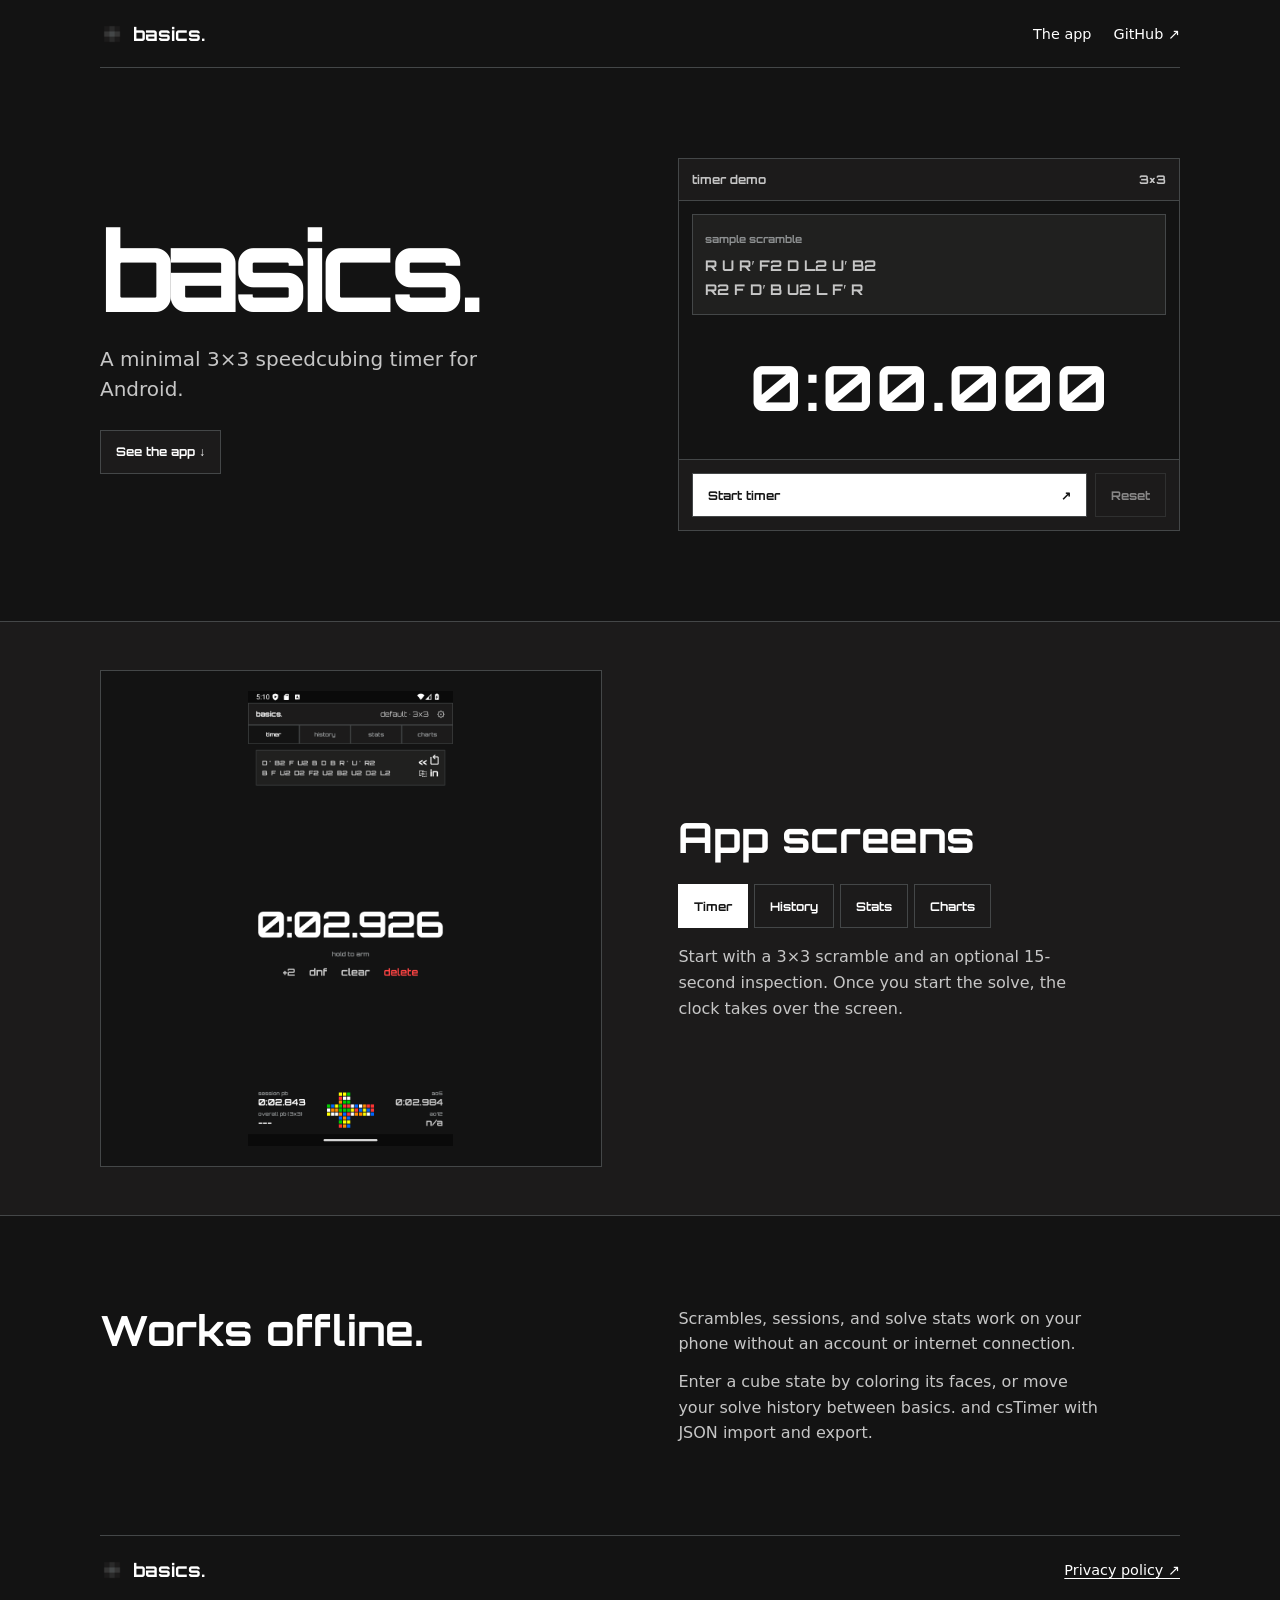
==== basics/index.html @ 4fa9cbb6 "Match basics landing page to the Android app" ====
<!doctype html>
<html lang="en">
<head>
<meta charset="utf-8">
<meta name="viewport" content="width=device-width, initial-scale=1">
<meta name="description" content="A minimal, offline 3×3 speedcubing timer for Android.">
<link rel="canonical" href="https://bivid.site/basics/">
<meta property="og:type" content="website">
<meta property="og:url" content="https://bivid.site/basics/">
<meta property="og:title" content="basics. — Offline speedcubing timer">
<meta property="og:description" content="An offline Android timer for 3×3 speedcubing.">
<meta name="theme-color" content="#131313">
<link rel="icon" href="assets/icon.png">
<link rel="stylesheet" href="style.css">
<title>basics. — Offline speedcubing timer</title>
<script src="site.js" defer></script>
</head>
<body>
<header class="shell nav">
  <a class="wordmark" href="#" aria-label="basics. home"><img class="logo" src="assets/icon.png" width="24" height="24" alt="">basics.</a>
  <nav aria-label="Main navigation"><a href="#app">The app</a><a class="repo" href="https://github.com/biiviid/basics">GitHub ↗</a></nav>
</header>
<main>
  <section class="shell hero" aria-labelledby="intro">
    <div class="intro">
      <h1 id="intro">basics.</h1>
      <p class="lead">A minimal 3×3 speedcubing timer for Android.</p>
      <a class="button" href="#app">See the app ↓</a>
    </div>
    <div class="instrument">
      <div class="instrument-head"><span>timer demo</span><span>3×3</span></div>
      <div class="scramble"><span>sample scramble</span><p>R U R′ F2 D L2 U′ B2<br>R2 F D′ B U2 L F′ R</p></div>
      <div class="readout" aria-hidden="true">
        <span>0</span><b>:</b><span>0</span><span>0</span><b>.</b><span>0</span><span>0</span><span>0</span>
      </div>
      <div id="timer-status" class="sr-only" role="status"></div>
      <div class="instrument-foot"><button id="timer-button" type="button" disabled>Start timer <span aria-hidden="true">↗</span></button><button id="reset-button" type="button" disabled>Reset</button></div>
    </div>
  </section>
  <section id="app" class="showcase">
    <div class="shell gallery">
      <div class="device-stage">
        <div class="device"><img id="app-shot" src="assets/timer.png" width="1080" height="2400" alt="basics. Android timer showing a scramble, solve time, and cube diagram" loading="lazy"></div>
      </div>
      <div class="gallery-content">
        <h2>App screens</h2>
        <div class="gallery-controls" aria-label="App screenshots">
          <button type="button" data-panel="timer" aria-pressed="true">Timer</button>
          <button type="button" data-panel="history" aria-pressed="false">History</button>
          <button type="button" data-panel="stats" aria-pressed="false">Stats</button>
          <button type="button" data-panel="charts" aria-pressed="false">Charts</button>
        </div>
        <p id="gallery-caption" aria-live="polite">Start with a 3×3 scramble and an optional 15-second inspection. Once you start the solve, the clock takes over the screen.</p>
      </div>
    </div>
  </section>
  <section class="shell details">
    <h2>Works offline.</h2>
    <div>
      <p>Scrambles, sessions, and solve stats work on your phone without an account or internet connection.</p>
      <p>Enter a cube state by coloring its faces, or move your solve history between basics. and csTimer with JSON import and export.</p>
    </div>
  </section>
</main>
<footer class="shell footer">
  <a class="wordmark" href="#" aria-label="Back to top"><img class="logo" src="assets/icon.png" width="24" height="24" alt="">basics.</a>
  <a href="https://biiviid.github.io/basics/privacy-policy.html">Privacy policy ↗</a>
</footer>
</body>
</html>
---- basics/style.css ----
@font-face {
  font-family: Orbitron;
  src: url("assets/orbitron.ttf") format("truetype");
  font-weight: 700;
  font-display: swap;
}

:root {
  color-scheme: dark;
  --background: #131313;
  --surface: #1c1b1b;
  --panel: #20201f;
  --hover: #2a2a2a;
  --text: #fff;
  --secondary: #c6c6c6;
  --muted: #8e9192;
  --border: #444748;
  font-family: system-ui, sans-serif;
}

*, *::before, *::after { box-sizing: border-box; }
body { margin: 0; background: var(--background); color: var(--text); }
h1, h2, p { margin: 0; }
a { color: inherit; text-underline-offset: .24em; }
button { font: inherit; }
button:enabled { cursor: pointer; }
a:focus-visible, button:focus-visible { outline: 2px solid var(--text); outline-offset: 4px; }
.shell { width: min(100% - 64px, 1080px); margin-inline: auto; }

.nav, .footer {
  display: flex;
  min-height: 68px;
  align-items: center;
  justify-content: space-between;
  gap: 16px;
}
.nav { border-bottom: 1px solid var(--border); }
.footer { border-top: 1px solid var(--border); }
.nav nav { display: flex; gap: 22px; }
.nav nav, .footer { font-size: .9rem; }
.nav a, .footer .wordmark { text-decoration: none; }
.nav nav a:hover, .footer a:hover { text-decoration: underline; }
.wordmark {
  display: inline-flex;
  align-items: center;
  gap: 9px;
  font: 700 1.15rem Orbitron, sans-serif;
}
.logo { display: block; width: 24px; height: 24px; }

.hero, .gallery, .details {
  display: grid;
  grid-template-columns: 1fr 1fr;
  align-items: center;
  gap: clamp(28px, 6vw, 84px);
  padding-block: clamp(48px, 7vw, 96px);
}
.intro h1 {
  font: 700 clamp(3.1rem, 8.6vw, 7rem)/1 Orbitron, sans-serif;
  letter-spacing: -.06em;
}
.lead {
  max-width: 31ch;
  margin-block: 19px 26px;
  color: var(--secondary);
  font-size: clamp(1rem, 2vw, 1.25rem);
  line-height: 1.5;
}
.button, .instrument-foot button, .gallery-controls button {
  min-height: 44px;
  padding: 10px 15px;
  border: 1px solid var(--border);
  background: var(--surface);
  color: var(--text);
  font: 700 .75rem Orbitron, sans-serif;
}
.button { display: inline-flex; align-items: center; text-decoration: none; }
.button:hover, button:enabled:hover { background: var(--hover); border-color: var(--secondary); }

.instrument {
  min-width: 0;
  border: 1px solid var(--border);
  background: var(--background);
}
.instrument-head, .instrument-foot {
  display: flex;
  justify-content: space-between;
  gap: 8px;
  padding: 13px;
  background: var(--surface);
}
.instrument-head {
  border-bottom: 1px solid var(--border);
  color: var(--secondary);
  font: 700 .75rem Orbitron, sans-serif;
}
.instrument-foot { border-top: 1px solid var(--border); }
.instrument-foot button:first-child {
  display: flex;
  flex: 1;
  justify-content: space-between;
  align-items: center;
  background: var(--text);
  color: var(--background);
}
.instrument-foot button:first-child:enabled:hover { background: var(--secondary); }
.instrument-foot button:disabled { opacity: .48; }
.scramble {
  margin: 13px 13px 0;
  padding: 12px;
  border: 1px solid var(--border);
  background: var(--panel);
  color: var(--secondary);
  font-family: Orbitron, sans-serif;
}
.scramble span { font-size: .65rem; color: var(--muted); }
.scramble p { margin-top: 7px; font-size: clamp(.75rem, 1.25vw, .92rem); line-height: 1.65; }
.readout {
  container-type: inline-size;
  display: flex;
  justify-content: center;
  align-items: baseline;
  padding: 33px 10px;
  font: 700 1rem Orbitron, sans-serif;
  white-space: nowrap;
}
.readout span, .readout b { font-size: 13cqi; text-align: center; }
.readout span { width: .86em; }
.readout b { width: .30em; }

.showcase { border-block: 1px solid var(--border); background: var(--surface); }
.gallery { padding-block: 48px; }
.device-stage {
  display: grid;
  place-items: center;
  background: var(--background);
  border: 1px solid var(--border);
  padding: 20px;
}
.device { width: min(205px, 100%); }
.device img { display: block; width: 100%; height: auto; }
.gallery h2, .details h2 { font: 700 clamp(1.55rem, 3.3vw, 2.6rem)/1.2 Orbitron, sans-serif; }
.gallery-controls { display: flex; flex-wrap: wrap; gap: 6px; margin-block: 22px 16px; }
.gallery-controls button[aria-pressed=true] {
  background: var(--text);
  border-color: var(--text);
  color: var(--background);
}
.gallery-content > p, .details p {
  max-width: 42ch;
  color: var(--secondary);
  line-height: 1.6;
}
.gallery-content > p { min-height: 5em; }
.details { align-items: start; }
.details p + p { margin-top: 12px; }
.sr-only {
  position: absolute;
  width: 1px;
  height: 1px;
  overflow: hidden;
  clip-path: inset(50%);
  white-space: nowrap;
}

@media (max-width: 690px) {
  .shell { width: calc(100% - 32px); }
  .nav nav { gap: 12px; }
  .hero, .gallery, .details { grid-template-columns: 1fr; gap: 25px; padding-block: 35px; }
  .gallery-content { grid-row: 1; }
  .gallery-content > p { min-height: 0; }
  .gallery-controls button { padding-inline: 11px; }
}
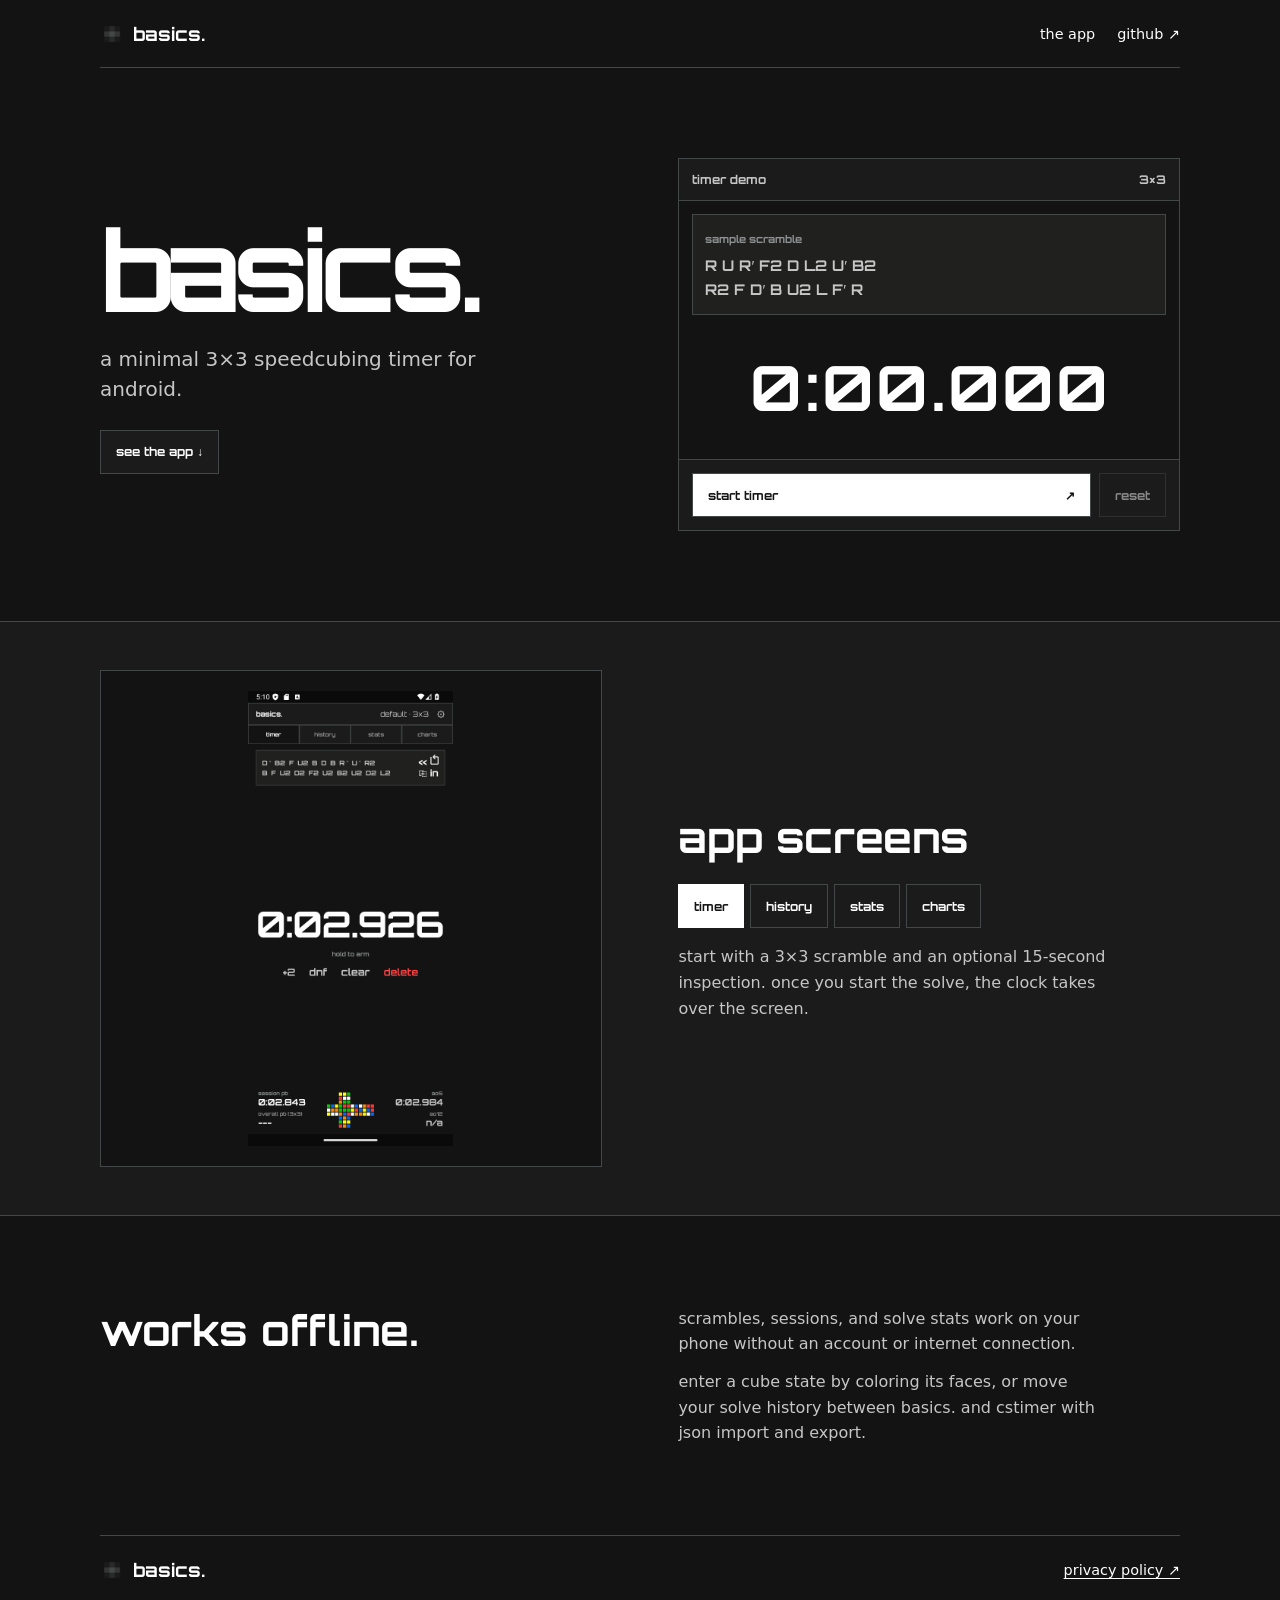
==== commit 7b2a9031: "Use lowercase copy on basics landing page" ====
--- a/basics/index.html
+++ b/basics/index.html
@@ -3,29 +3,29 @@
 <head>
 <meta charset="utf-8">
 <meta name="viewport" content="width=device-width, initial-scale=1">
-<meta name="description" content="A minimal, offline 3×3 speedcubing timer for Android.">
+<meta name="description" content="a minimal, offline 3×3 speedcubing timer for android.">
 <link rel="canonical" href="https://bivid.site/basics/">
 <meta property="og:type" content="website">
 <meta property="og:url" content="https://bivid.site/basics/">
-<meta property="og:title" content="basics. — Offline speedcubing timer">
-<meta property="og:description" content="An offline Android timer for 3×3 speedcubing.">
+<meta property="og:title" content="basics. — offline speedcubing timer">
+<meta property="og:description" content="an offline android timer for 3×3 speedcubing.">
 <meta name="theme-color" content="#131313">
 <link rel="icon" href="assets/icon.png">
 <link rel="stylesheet" href="style.css">
-<title>basics. — Offline speedcubing timer</title>
-<script src="site.js" defer></script>
+<title>basics. — offline speedcubing timer</title>
+<script src="site.js?v=2" defer></script>
 </head>
 <body>
 <header class="shell nav">
   <a class="wordmark" href="#" aria-label="basics. home"><img class="logo" src="assets/icon.png" width="24" height="24" alt="">basics.</a>
-  <nav aria-label="Main navigation"><a href="#app">The app</a><a class="repo" href="https://github.com/biiviid/basics">GitHub ↗</a></nav>
+  <nav aria-label="main navigation"><a href="#app">the app</a><a class="repo" href="https://github.com/biiviid/basics">github ↗</a></nav>
 </header>
 <main>
   <section class="shell hero" aria-labelledby="intro">
     <div class="intro">
       <h1 id="intro">basics.</h1>
-      <p class="lead">A minimal 3×3 speedcubing timer for Android.</p>
-      <a class="button" href="#app">See the app ↓</a>
+      <p class="lead">a minimal 3×3 speedcubing timer for android.</p>
+      <a class="button" href="#app">see the app ↓</a>
     </div>
     <div class="instrument">
       <div class="instrument-head"><span>timer demo</span><span>3×3</span></div>
@@ -34,37 +34,37 @@
         <span>0</span><b>:</b><span>0</span><span>0</span><b>.</b><span>0</span><span>0</span><span>0</span>
       </div>
       <div id="timer-status" class="sr-only" role="status"></div>
-      <div class="instrument-foot"><button id="timer-button" type="button" disabled>Start timer <span aria-hidden="true">↗</span></button><button id="reset-button" type="button" disabled>Reset</button></div>
+      <div class="instrument-foot"><button id="timer-button" type="button" disabled>start timer <span aria-hidden="true">↗</span></button><button id="reset-button" type="button" disabled>reset</button></div>
     </div>
   </section>
   <section id="app" class="showcase">
     <div class="shell gallery">
       <div class="device-stage">
-        <div class="device"><img id="app-shot" src="assets/timer.png" width="1080" height="2400" alt="basics. Android timer showing a scramble, solve time, and cube diagram" loading="lazy"></div>
+        <div class="device"><img id="app-shot" src="assets/timer.png" width="1080" height="2400" alt="basics. android timer showing a scramble, solve time, and cube diagram" loading="lazy"></div>
       </div>
       <div class="gallery-content">
-        <h2>App screens</h2>
-        <div class="gallery-controls" aria-label="App screenshots">
-          <button type="button" data-panel="timer" aria-pressed="true">Timer</button>
-          <button type="button" data-panel="history" aria-pressed="false">History</button>
-          <button type="button" data-panel="stats" aria-pressed="false">Stats</button>
-          <button type="button" data-panel="charts" aria-pressed="false">Charts</button>
+        <h2>app screens</h2>
+        <div class="gallery-controls" aria-label="app screenshots">
+          <button type="button" data-panel="timer" aria-pressed="true">timer</button>
+          <button type="button" data-panel="history" aria-pressed="false">history</button>
+          <button type="button" data-panel="stats" aria-pressed="false">stats</button>
+          <button type="button" data-panel="charts" aria-pressed="false">charts</button>
         </div>
-        <p id="gallery-caption" aria-live="polite">Start with a 3×3 scramble and an optional 15-second inspection. Once you start the solve, the clock takes over the screen.</p>
+        <p id="gallery-caption" aria-live="polite">start with a 3×3 scramble and an optional 15-second inspection. once you start the solve, the clock takes over the screen.</p>
       </div>
     </div>
   </section>
   <section class="shell details">
-    <h2>Works offline.</h2>
+    <h2>works offline.</h2>
     <div>
-      <p>Scrambles, sessions, and solve stats work on your phone without an account or internet connection.</p>
-      <p>Enter a cube state by coloring its faces, or move your solve history between basics. and csTimer with JSON import and export.</p>
+      <p>scrambles, sessions, and solve stats work on your phone without an account or internet connection.</p>
+      <p>enter a cube state by coloring its faces, or move your solve history between basics. and cstimer with json import and export.</p>
     </div>
   </section>
 </main>
 <footer class="shell footer">
-  <a class="wordmark" href="#" aria-label="Back to top"><img class="logo" src="assets/icon.png" width="24" height="24" alt="">basics.</a>
-  <a href="https://biiviid.github.io/basics/privacy-policy.html">Privacy policy ↗</a>
+  <a class="wordmark" href="#" aria-label="back to top"><img class="logo" src="assets/icon.png" width="24" height="24" alt="">basics.</a>
+  <a href="https://biiviid.github.io/basics/privacy-policy.html">privacy policy ↗</a>
 </footer>
 </body>
 </html>
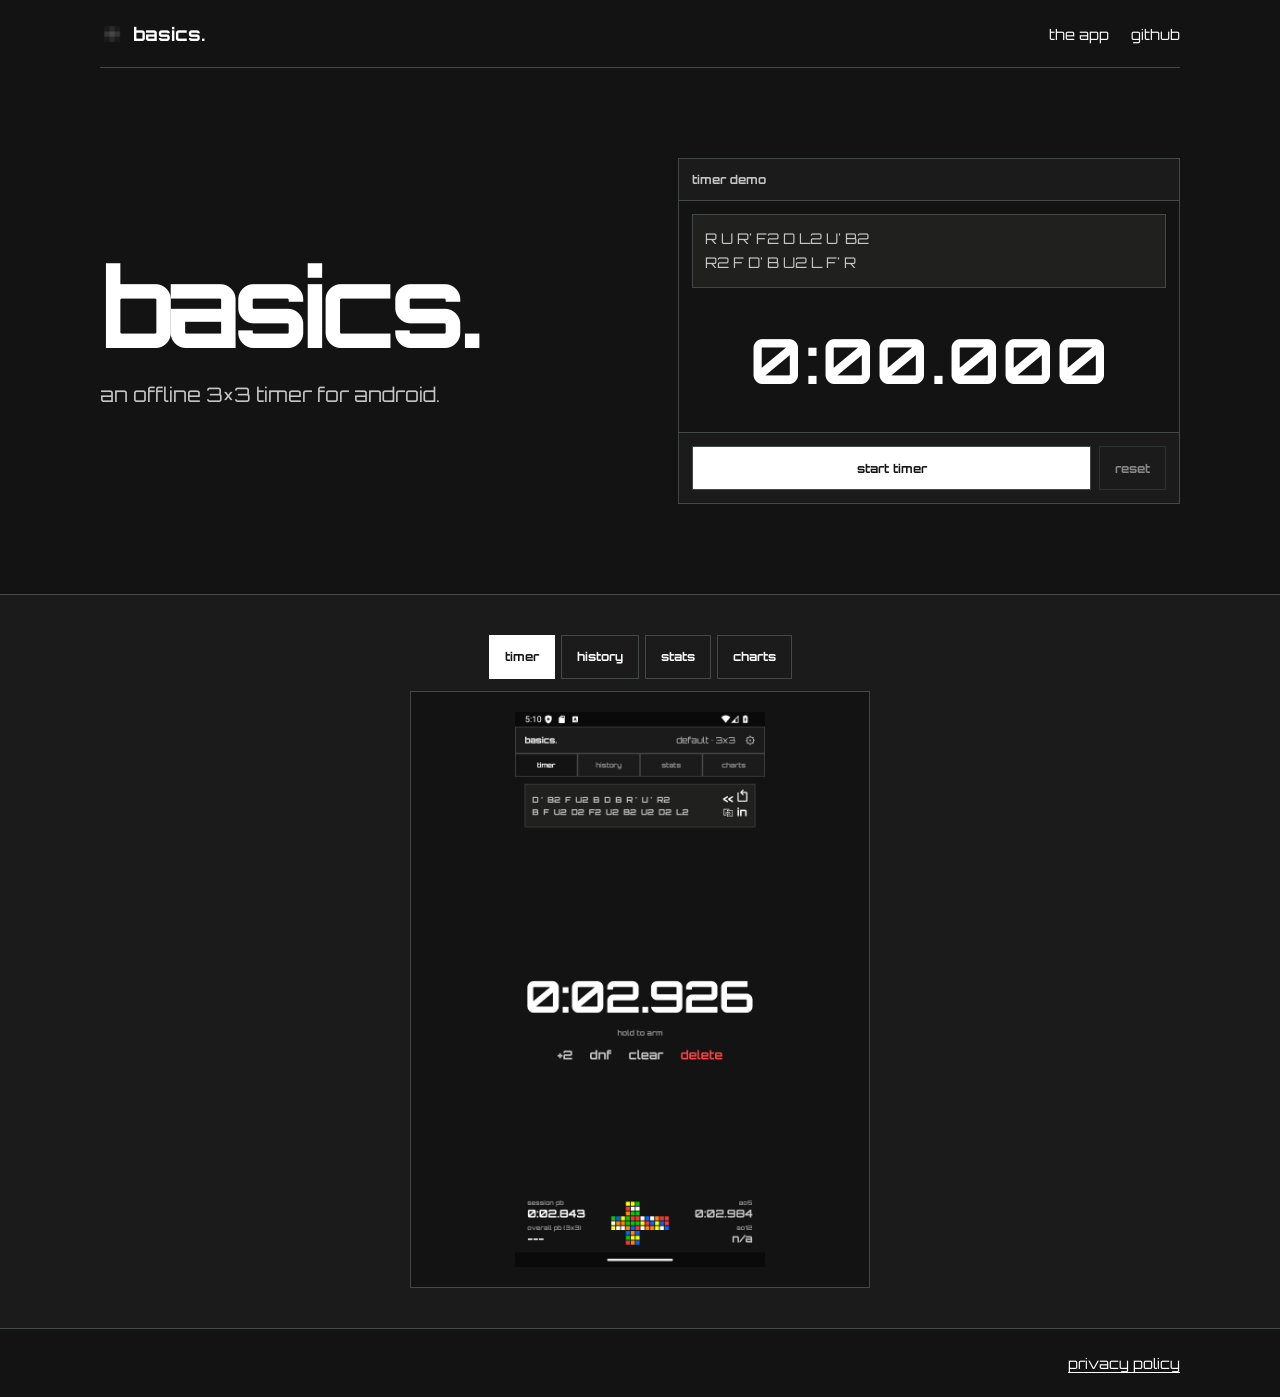
==== commit cace6b2e: "Use app typography and trim basics landing copy" ====
--- a/basics/index.html
+++ b/basics/index.html
@@ -11,60 +11,49 @@
 <meta property="og:description" content="an offline android timer for 3×3 speedcubing.">
 <meta name="theme-color" content="#131313">
 <link rel="icon" href="assets/icon.png">
-<link rel="stylesheet" href="style.css">
+<link rel="stylesheet" href="style.css?v=3">
 <title>basics. — offline speedcubing timer</title>
-<script src="site.js?v=2" defer></script>
+<script src="site.js?v=3" defer></script>
 </head>
 <body>
 <header class="shell nav">
   <a class="wordmark" href="#" aria-label="basics. home"><img class="logo" src="assets/icon.png" width="24" height="24" alt="">basics.</a>
-  <nav aria-label="main navigation"><a href="#app">the app</a><a class="repo" href="https://github.com/biiviid/basics">github ↗</a></nav>
+  <nav aria-label="main navigation"><a href="#app">the app</a><a class="repo" href="https://github.com/biiviid/basics">github</a></nav>
 </header>
 <main>
   <section class="shell hero" aria-labelledby="intro">
     <div class="intro">
       <h1 id="intro">basics.</h1>
-      <p class="lead">a minimal 3×3 speedcubing timer for android.</p>
-      <a class="button" href="#app">see the app ↓</a>
+      <p class="lead">an offline 3×3 timer for android.</p>
     </div>
     <div class="instrument">
-      <div class="instrument-head"><span>timer demo</span><span>3×3</span></div>
-      <div class="scramble"><span>sample scramble</span><p>R U R′ F2 D L2 U′ B2<br>R2 F D′ B U2 L F′ R</p></div>
+      <div class="instrument-head"><span>timer demo</span></div>
+      <div class="scramble"><p>R U R' F2 D L2 U' B2<br>R2 F D' B U2 L F' R</p></div>
       <div class="readout" aria-hidden="true">
         <span>0</span><b>:</b><span>0</span><span>0</span><b>.</b><span>0</span><span>0</span><span>0</span>
       </div>
       <div id="timer-status" class="sr-only" role="status"></div>
-      <div class="instrument-foot"><button id="timer-button" type="button" disabled>start timer <span aria-hidden="true">↗</span></button><button id="reset-button" type="button" disabled>reset</button></div>
+      <div class="instrument-foot"><button id="timer-button" type="button" disabled>start timer</button><button id="reset-button" type="button" disabled>reset</button></div>
     </div>
   </section>
-  <section id="app" class="showcase">
+  <section id="app" class="showcase" aria-label="app screens">
     <div class="shell gallery">
       <div class="device-stage">
         <div class="device"><img id="app-shot" src="assets/timer.png" width="1080" height="2400" alt="basics. android timer showing a scramble, solve time, and cube diagram" loading="lazy"></div>
       </div>
       <div class="gallery-content">
-        <h2>app screens</h2>
         <div class="gallery-controls" aria-label="app screenshots">
           <button type="button" data-panel="timer" aria-pressed="true">timer</button>
           <button type="button" data-panel="history" aria-pressed="false">history</button>
           <button type="button" data-panel="stats" aria-pressed="false">stats</button>
           <button type="button" data-panel="charts" aria-pressed="false">charts</button>
         </div>
-        <p id="gallery-caption" aria-live="polite">start with a 3×3 scramble and an optional 15-second inspection. once you start the solve, the clock takes over the screen.</p>
       </div>
-    </div>
-  </section>
-  <section class="shell details">
-    <h2>works offline.</h2>
-    <div>
-      <p>scrambles, sessions, and solve stats work on your phone without an account or internet connection.</p>
-      <p>enter a cube state by coloring its faces, or move your solve history between basics. and cstimer with json import and export.</p>
     </div>
   </section>
 </main>
 <footer class="shell footer">
-  <a class="wordmark" href="#" aria-label="back to top"><img class="logo" src="assets/icon.png" width="24" height="24" alt="">basics.</a>
-  <a href="https://biiviid.github.io/basics/privacy-policy.html">privacy policy ↗</a>
+  <a href="https://biiviid.github.io/basics/privacy-policy.html">privacy policy</a>
 </footer>
 </body>
 </html>
--- a/basics/style.css
+++ b/basics/style.css
@@ -1,3 +1,10 @@
+@font-face {
+  font-family: Orbitron;
+  src: url("assets/orbitron-regular.ttf") format("truetype");
+  font-weight: 400;
+  font-display: swap;
+}
+
 @font-face {
   font-family: Orbitron;
   src: url("assets/orbitron.ttf") format("truetype");
@@ -11,11 +18,10 @@
   --surface: #1c1b1b;
   --panel: #20201f;
   --hover: #2a2a2a;
-  --text: #fff;
+  --text: #ffffff;
   --secondary: #c6c6c6;
-  --muted: #8e9192;
   --border: #444748;
-  font-family: system-ui, sans-serif;
+  font-family: Orbitron;
 }
 
 *, *::before, *::after { box-sizing: border-box; }
@@ -35,7 +41,7 @@
   gap: 16px;
 }
 .nav { border-bottom: 1px solid var(--border); }
-.footer { border-top: 1px solid var(--border); }
+.footer { justify-content: flex-end; }
 .nav nav { display: flex; gap: 22px; }
 .nav nav, .footer { font-size: .9rem; }
 .nav a, .footer .wordmark { text-decoration: none; }
@@ -44,11 +50,11 @@
   display: inline-flex;
   align-items: center;
   gap: 9px;
-  font: 700 1.15rem Orbitron, sans-serif;
+  font: 700 1.15rem Orbitron;
 }
 .logo { display: block; width: 24px; height: 24px; }
 
-.hero, .gallery, .details {
+.hero {
   display: grid;
   grid-template-columns: 1fr 1fr;
   align-items: center;
@@ -56,26 +62,25 @@
   padding-block: clamp(48px, 7vw, 96px);
 }
 .intro h1 {
-  font: 700 clamp(3.1rem, 8.6vw, 7rem)/1 Orbitron, sans-serif;
+  font: 700 clamp(3.1rem, 8.6vw, 7rem)/1 Orbitron;
   letter-spacing: -.06em;
 }
 .lead {
   max-width: 31ch;
-  margin-block: 19px 26px;
+  margin-top: 19px;
   color: var(--secondary);
   font-size: clamp(1rem, 2vw, 1.25rem);
   line-height: 1.5;
 }
-.button, .instrument-foot button, .gallery-controls button {
+.instrument-foot button, .gallery-controls button {
   min-height: 44px;
   padding: 10px 15px;
   border: 1px solid var(--border);
   background: var(--surface);
   color: var(--text);
-  font: 700 .75rem Orbitron, sans-serif;
+  font: 700 .75rem Orbitron;
 }
-.button { display: inline-flex; align-items: center; text-decoration: none; }
-.button:hover, button:enabled:hover { background: var(--hover); border-color: var(--secondary); }
+button:enabled:hover { background: var(--hover); border-color: var(--secondary); }
 
 .instrument {
   min-width: 0;
@@ -92,13 +97,13 @@
 .instrument-head {
   border-bottom: 1px solid var(--border);
   color: var(--secondary);
-  font: 700 .75rem Orbitron, sans-serif;
+  font: 700 .75rem Orbitron;
 }
 .instrument-foot { border-top: 1px solid var(--border); }
 .instrument-foot button:first-child {
   display: flex;
   flex: 1;
-  justify-content: space-between;
+  justify-content: center;
   align-items: center;
   background: var(--text);
   color: var(--background);
@@ -111,17 +116,16 @@
   border: 1px solid var(--border);
   background: var(--panel);
   color: var(--secondary);
-  font-family: Orbitron, sans-serif;
+  font-family: Orbitron;
 }
-.scramble span { font-size: .65rem; color: var(--muted); }
-.scramble p { margin-top: 7px; font-size: clamp(.75rem, 1.25vw, .92rem); line-height: 1.65; }
+.scramble p { font-size: clamp(.75rem, 1.25vw, .92rem); line-height: 1.65; }
 .readout {
   container-type: inline-size;
   display: flex;
   justify-content: center;
   align-items: baseline;
   padding: 33px 10px;
-  font: 700 1rem Orbitron, sans-serif;
+  font: 700 1rem Orbitron;
   white-space: nowrap;
 }
 .readout span, .readout b { font-size: 13cqi; text-align: center; }
@@ -129,31 +133,29 @@
 .readout b { width: .30em; }
 
 .showcase { border-block: 1px solid var(--border); background: var(--surface); }
-.gallery { padding-block: 48px; }
+.gallery {
+  display: grid;
+  justify-items: center;
+  gap: 12px;
+  padding-block: 40px;
+}
+.gallery-content { grid-row: 1; }
 .device-stage {
   display: grid;
   place-items: center;
   background: var(--background);
   border: 1px solid var(--border);
+  width: min(100%, 460px);
   padding: 20px;
 }
-.device { width: min(205px, 100%); }
+.device { width: min(250px, 100%); }
 .device img { display: block; width: 100%; height: auto; }
-.gallery h2, .details h2 { font: 700 clamp(1.55rem, 3.3vw, 2.6rem)/1.2 Orbitron, sans-serif; }
-.gallery-controls { display: flex; flex-wrap: wrap; gap: 6px; margin-block: 22px 16px; }
+.gallery-controls { display: flex; flex-wrap: wrap; justify-content: center; gap: 6px; }
 .gallery-controls button[aria-pressed=true] {
   background: var(--text);
   border-color: var(--text);
   color: var(--background);
 }
-.gallery-content > p, .details p {
-  max-width: 42ch;
-  color: var(--secondary);
-  line-height: 1.6;
-}
-.gallery-content > p { min-height: 5em; }
-.details { align-items: start; }
-.details p + p { margin-top: 12px; }
 .sr-only {
   position: absolute;
   width: 1px;
@@ -166,8 +168,6 @@
 @media (max-width: 690px) {
   .shell { width: calc(100% - 32px); }
   .nav nav { gap: 12px; }
-  .hero, .gallery, .details { grid-template-columns: 1fr; gap: 25px; padding-block: 35px; }
-  .gallery-content { grid-row: 1; }
-  .gallery-content > p { min-height: 0; }
+  .hero { grid-template-columns: 1fr; gap: 25px; padding-block: 35px; }
   .gallery-controls button { padding-inline: 11px; }
 }
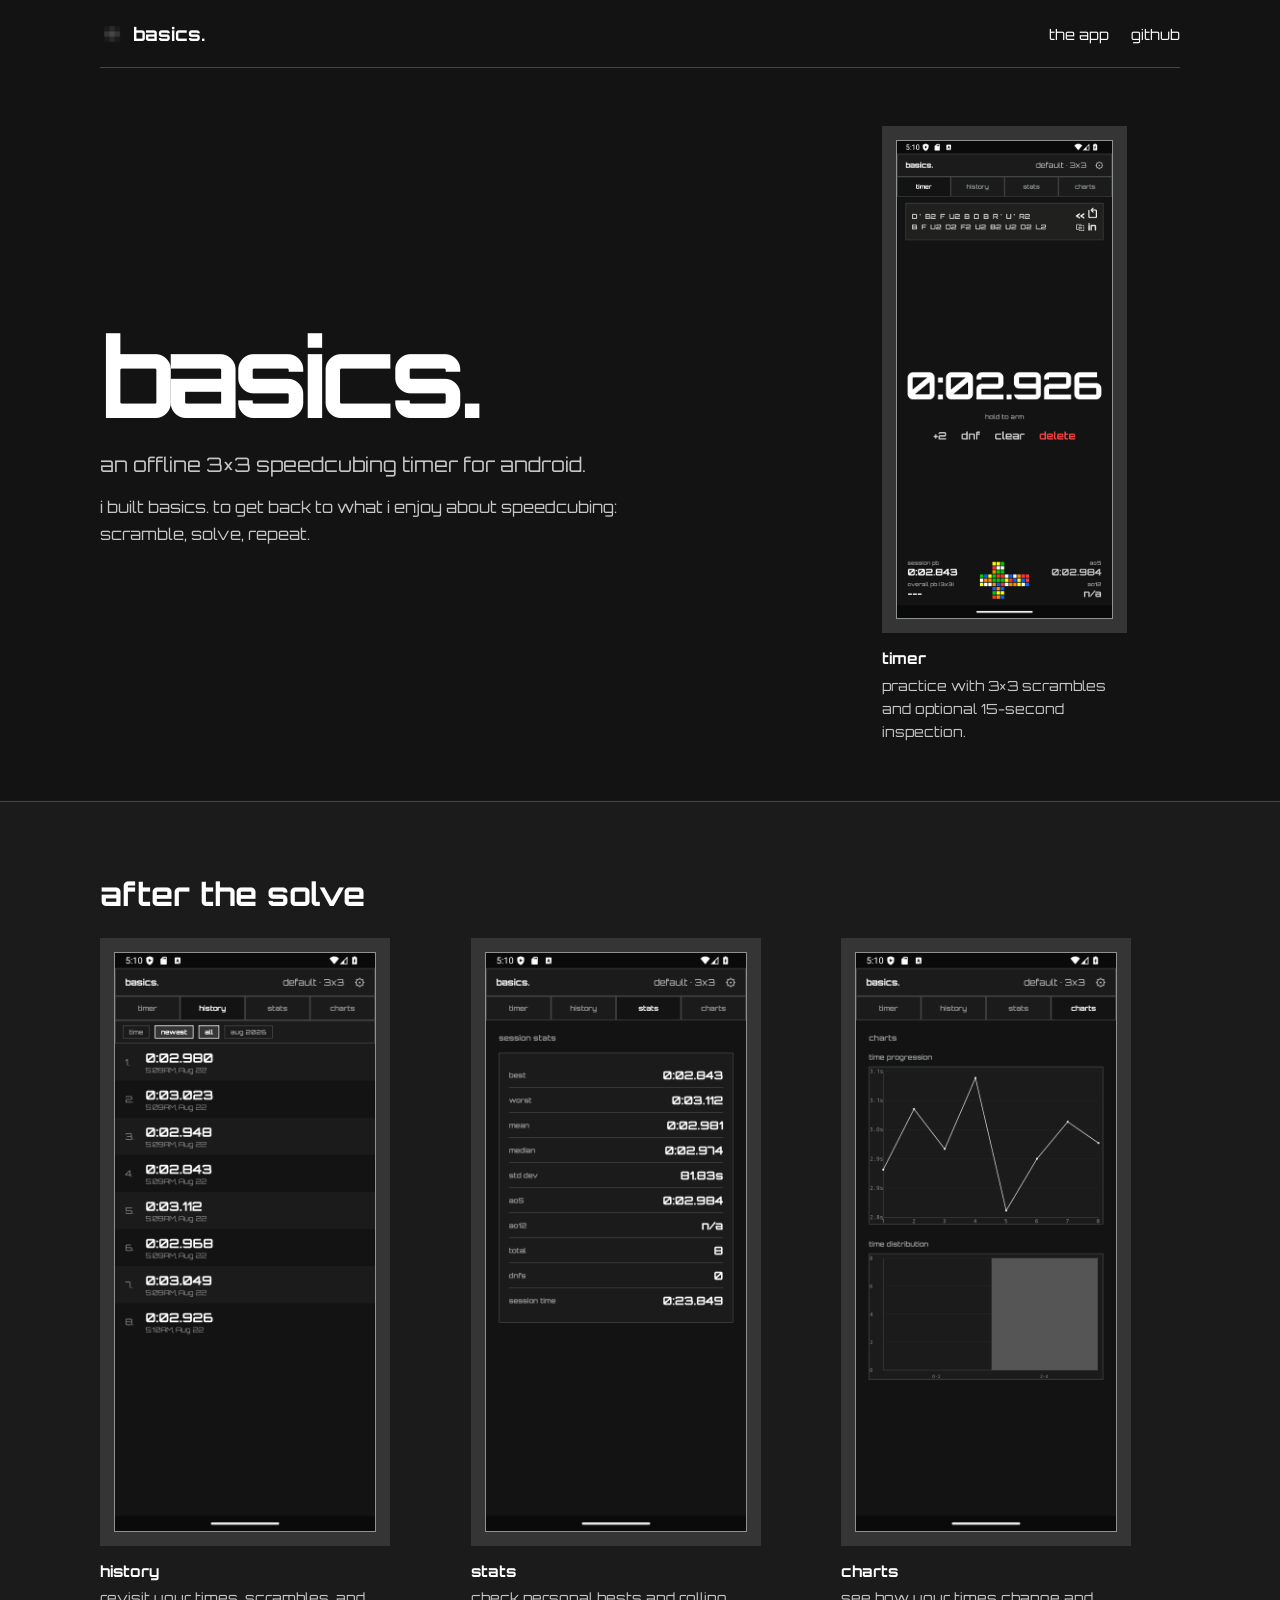
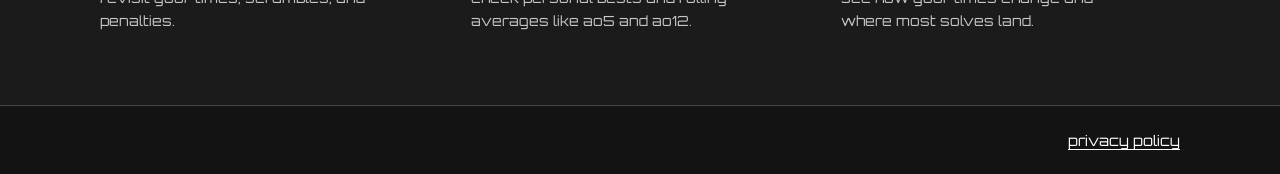
==== commit 0d015601: "Show real basics screens and the reason behind the app" ====
--- a/basics/index.html
+++ b/basics/index.html
@@ -11,43 +11,62 @@
 <meta property="og:description" content="an offline android timer for 3×3 speedcubing.">
 <meta name="theme-color" content="#131313">
 <link rel="icon" href="assets/icon.png">
-<link rel="stylesheet" href="style.css?v=3">
+<link rel="stylesheet" href="style.css?v=4">
 <title>basics. — offline speedcubing timer</title>
-<script src="site.js?v=3" defer></script>
 </head>
 <body>
 <header class="shell nav">
   <a class="wordmark" href="#" aria-label="basics. home"><img class="logo" src="assets/icon.png" width="24" height="24" alt="">basics.</a>
-  <nav aria-label="main navigation"><a href="#app">the app</a><a class="repo" href="https://github.com/biiviid/basics">github</a></nav>
+  <nav aria-label="main navigation"><a href="#app">the app</a><a href="https://github.com/biiviid/basics">github</a></nav>
 </header>
 <main>
   <section class="shell hero" aria-labelledby="intro">
     <div class="intro">
       <h1 id="intro">basics.</h1>
-      <p class="lead">an offline 3×3 timer for android.</p>
+      <p class="lead">an offline 3×3 speedcubing timer for android.</p>
+      <p class="origin">i built basics. to get back to what i enjoy about speedcubing: scramble, solve, repeat.</p>
     </div>
-    <div class="instrument">
-      <div class="instrument-head"><span>timer demo</span></div>
-      <div class="scramble"><p>R U R' F2 D L2 U' B2<br>R2 F D' B U2 L F' R</p></div>
-      <div class="readout" aria-hidden="true">
-        <span>0</span><b>:</b><span>0</span><span>0</span><b>.</b><span>0</span><span>0</span><span>0</span>
+    <figure class="timer-shot">
+      <div class="shot-frame">
+        <img src="assets/timer.png" width="1080" height="2400" alt="the timer screen with a scramble, a solve time, and a cube diagram">
       </div>
-      <div id="timer-status" class="sr-only" role="status"></div>
-      <div class="instrument-foot"><button id="timer-button" type="button" disabled>start timer</button><button id="reset-button" type="button" disabled>reset</button></div>
-    </div>
+      <figcaption>
+        <strong>timer</strong>
+        <p>practice with 3×3 scrambles and optional 15-second inspection.</p>
+      </figcaption>
+    </figure>
   </section>
-  <section id="app" class="showcase" aria-label="app screens">
-    <div class="shell gallery">
-      <div class="device-stage">
-        <div class="device"><img id="app-shot" src="assets/timer.png" width="1080" height="2400" alt="basics. android timer showing a scramble, solve time, and cube diagram" loading="lazy"></div>
-      </div>
-      <div class="gallery-content">
-        <div class="gallery-controls" aria-label="app screenshots">
-          <button type="button" data-panel="timer" aria-pressed="true">timer</button>
-          <button type="button" data-panel="history" aria-pressed="false">history</button>
-          <button type="button" data-panel="stats" aria-pressed="false">stats</button>
-          <button type="button" data-panel="charts" aria-pressed="false">charts</button>
-        </div>
+  <section id="app" class="showcase" aria-labelledby="after-the-solve">
+    <div class="shell">
+      <h2 id="after-the-solve">after the solve</h2>
+      <div class="gallery">
+        <figure>
+          <div class="shot-frame">
+            <img src="assets/history.png" width="1080" height="2400" alt="a session's solve history with individual times and scrambles" loading="lazy">
+          </div>
+          <figcaption>
+            <strong>history</strong>
+            <p>revisit your times, scrambles, and penalties.</p>
+          </figcaption>
+        </figure>
+        <figure>
+          <div class="shot-frame">
+            <img src="assets/stats.png" width="1080" height="2400" alt="session statistics with best times and rolling averages" loading="lazy">
+          </div>
+          <figcaption>
+            <strong>stats</strong>
+            <p>check personal bests and rolling averages like ao5 and ao12.</p>
+          </figcaption>
+        </figure>
+        <figure>
+          <div class="shot-frame">
+            <img src="assets/charts.png" width="1080" height="2400" alt="a solve progression line chart and a distribution chart" loading="lazy">
+          </div>
+          <figcaption>
+            <strong>charts</strong>
+            <p>see how your times change and where most solves land.</p>
+          </figcaption>
+        </figure>
       </div>
     </div>
   </section>
--- a/basics/style.css
+++ b/basics/style.css
@@ -16,8 +16,8 @@
   color-scheme: dark;
   --background: #131313;
   --surface: #1c1b1b;
-  --panel: #20201f;
-  --hover: #2a2a2a;
+  --matte: #353535;
+  --screenshot-edge: #8e9192;
   --text: #ffffff;
   --secondary: #c6c6c6;
   --border: #444748;
@@ -26,11 +26,9 @@
 
 *, *::before, *::after { box-sizing: border-box; }
 body { margin: 0; background: var(--background); color: var(--text); }
-h1, h2, p { margin: 0; }
+h1, h2, p, figure { margin: 0; }
 a { color: inherit; text-underline-offset: .24em; }
-button { font: inherit; }
-button:enabled { cursor: pointer; }
-a:focus-visible, button:focus-visible { outline: 2px solid var(--text); outline-offset: 4px; }
+a:focus-visible { outline: 2px solid var(--text); outline-offset: 4px; }
 .shell { width: min(100% - 64px, 1080px); margin-inline: auto; }
 
 .nav, .footer {
@@ -44,7 +42,7 @@
 .footer { justify-content: flex-end; }
 .nav nav { display: flex; gap: 22px; }
 .nav nav, .footer { font-size: .9rem; }
-.nav a, .footer .wordmark { text-decoration: none; }
+.nav a { text-decoration: none; }
 .nav nav a:hover, .footer a:hover { text-decoration: underline; }
 .wordmark {
   display: inline-flex;
@@ -56,10 +54,10 @@
 
 .hero {
   display: grid;
-  grid-template-columns: 1fr 1fr;
+  grid-template-columns: minmax(0, 1fr) minmax(0, 352px);
   align-items: center;
   gap: clamp(28px, 6vw, 84px);
-  padding-block: clamp(48px, 7vw, 96px);
+  padding-block: clamp(38px, 4.5vw, 62px);
 }
 .intro h1 {
   font: 700 clamp(3.1rem, 8.6vw, 7rem)/1 Orbitron;
@@ -72,102 +70,49 @@
   font-size: clamp(1rem, 2vw, 1.25rem);
   line-height: 1.5;
 }
-.instrument-foot button, .gallery-controls button {
-  min-height: 44px;
-  padding: 10px 15px;
-  border: 1px solid var(--border);
+
+.origin {
+  margin-top: 14px;
+  max-width: 43ch;
+  color: var(--secondary);
+  line-height: 1.7;
+}
+.timer-shot { width: min(100%, 245px); justify-self: center; }
+.shot-frame {
+  padding: clamp(8px, 1.2vw, 14px);
+  background: var(--matte);
+}
+.shot-frame img {
+  display: block;
+  width: 100%;
+  height: auto;
+  border: 1px solid var(--screenshot-edge);
+}
+figcaption { padding-top: 12px; line-height: 1.65; }
+figcaption strong { font-size: .95rem; }
+figcaption p { margin-top: 3px; color: var(--secondary); font-size: .87rem; }
+
+.showcase {
+  border-block: 1px solid var(--border);
   background: var(--surface);
-  color: var(--text);
-  font: 700 .75rem Orbitron;
+  padding-block: clamp(36px, 6vw, 72px);
 }
-button:enabled:hover { background: var(--hover); border-color: var(--secondary); }
-
-.instrument {
-  min-width: 0;
-  border: 1px solid var(--border);
-  background: var(--background);
+.showcase h2 {
+  margin-bottom: 24px;
+  font-size: clamp(1.3rem, 3vw, 2rem);
 }
-.instrument-head, .instrument-foot {
-  display: flex;
-  justify-content: space-between;
-  gap: 8px;
-  padding: 13px;
-  background: var(--surface);
-}
-.instrument-head {
-  border-bottom: 1px solid var(--border);
-  color: var(--secondary);
-  font: 700 .75rem Orbitron;
-}
-.instrument-foot { border-top: 1px solid var(--border); }
-.instrument-foot button:first-child {
-  display: flex;
-  flex: 1;
-  justify-content: center;
-  align-items: center;
-  background: var(--text);
-  color: var(--background);
-}
-.instrument-foot button:first-child:enabled:hover { background: var(--secondary); }
-.instrument-foot button:disabled { opacity: .48; }
-.scramble {
-  margin: 13px 13px 0;
-  padding: 12px;
-  border: 1px solid var(--border);
-  background: var(--panel);
-  color: var(--secondary);
-  font-family: Orbitron;
-}
-.scramble p { font-size: clamp(.75rem, 1.25vw, .92rem); line-height: 1.65; }
-.readout {
-  container-type: inline-size;
-  display: flex;
-  justify-content: center;
-  align-items: baseline;
-  padding: 33px 10px;
-  font: 700 1rem Orbitron;
-  white-space: nowrap;
-}
-.readout span, .readout b { font-size: 13cqi; text-align: center; }
-.readout span { width: .86em; }
-.readout b { width: .30em; }
-
-.showcase { border-block: 1px solid var(--border); background: var(--surface); }
 .gallery {
   display: grid;
-  justify-items: center;
-  gap: 12px;
-  padding-block: 40px;
+  grid-template-columns: repeat(3, minmax(0, 1fr));
+  align-items: start;
+  gap: clamp(14px, 3vw, 32px);
 }
-.gallery-content { grid-row: 1; }
-.device-stage {
-  display: grid;
-  place-items: center;
-  background: var(--background);
-  border: 1px solid var(--border);
-  width: min(100%, 460px);
-  padding: 20px;
-}
-.device { width: min(250px, 100%); }
-.device img { display: block; width: 100%; height: auto; }
-.gallery-controls { display: flex; flex-wrap: wrap; justify-content: center; gap: 6px; }
-.gallery-controls button[aria-pressed=true] {
-  background: var(--text);
-  border-color: var(--text);
-  color: var(--background);
-}
-.sr-only {
-  position: absolute;
-  width: 1px;
-  height: 1px;
-  overflow: hidden;
-  clip-path: inset(50%);
-  white-space: nowrap;
-}
+.gallery figure { width: min(100%, 290px); }
 
 @media (max-width: 690px) {
   .shell { width: calc(100% - 32px); }
   .nav nav { gap: 12px; }
   .hero { grid-template-columns: 1fr; gap: 25px; padding-block: 35px; }
-  .gallery-controls button { padding-inline: 11px; }
+  .timer-shot { justify-self: start; }
+  .gallery { grid-template-columns: 1fr; gap: 30px; }
 }
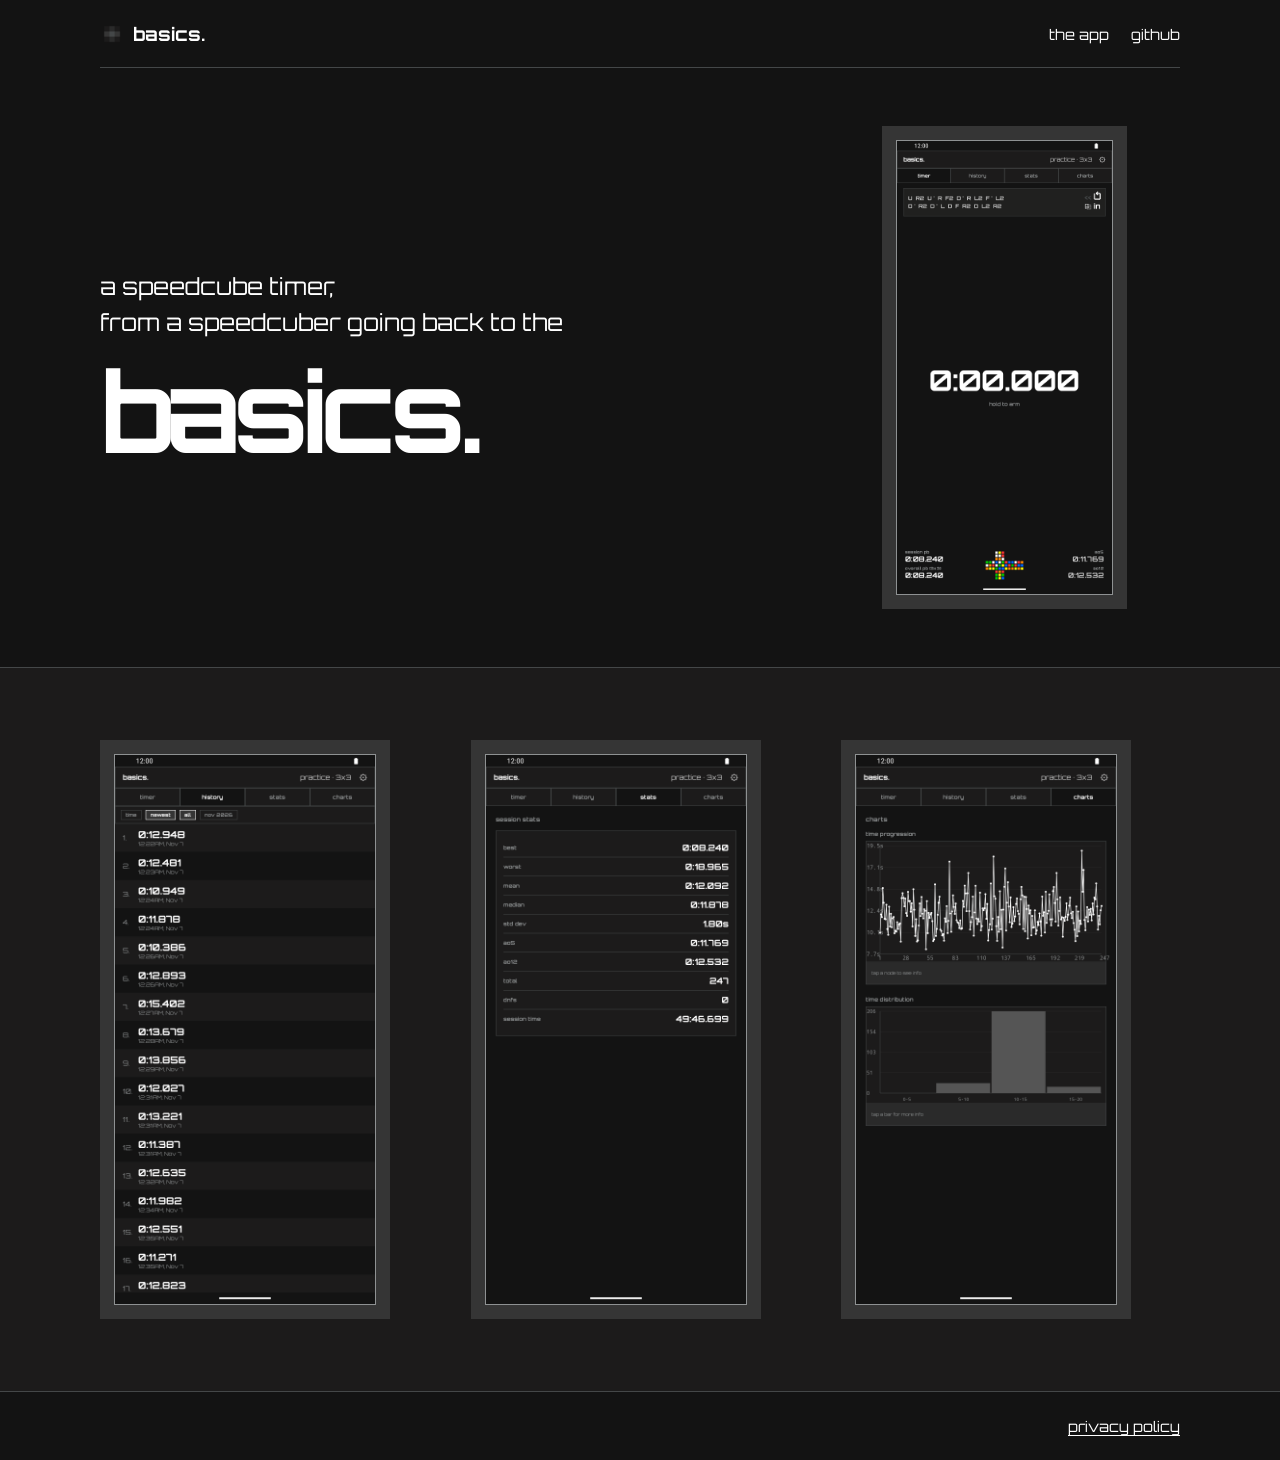
==== commit c270e080: "Use requested basics copy and practice-session screenshots" ====
--- a/basics/index.html
+++ b/basics/index.html
@@ -11,7 +11,7 @@
 <meta property="og:description" content="an offline android timer for 3×3 speedcubing.">
 <meta name="theme-color" content="#131313">
 <link rel="icon" href="assets/icon.png">
-<link rel="stylesheet" href="style.css?v=4">
+<link rel="stylesheet" href="style.css?v=5">
 <title>basics. — offline speedcubing timer</title>
 </head>
 <body>
@@ -22,50 +22,35 @@
 <main>
   <section class="shell hero" aria-labelledby="intro">
     <div class="intro">
-      <h1 id="intro">basics.</h1>
-      <p class="lead">an offline 3×3 speedcubing timer for android.</p>
-      <p class="origin">i built basics. to get back to what i enjoy about speedcubing: scramble, solve, repeat.</p>
+      <h1 id="intro">
+        <span>a speedcube timer,</span>
+        <span>from a speedcuber going back to the</span>
+        <strong>basics.</strong>
+      </h1>
     </div>
     <figure class="timer-shot">
       <div class="shot-frame">
-        <img src="assets/timer.png" width="1080" height="2400" alt="the timer screen with a scramble, a solve time, and a cube diagram">
+        <img src="assets/timer.png?v=2" width="1080" height="2280" alt="the timer screen with a scramble, a solve time, and a cube diagram">
       </div>
-      <figcaption>
-        <strong>timer</strong>
-        <p>practice with 3×3 scrambles and optional 15-second inspection.</p>
-      </figcaption>
     </figure>
   </section>
-  <section id="app" class="showcase" aria-labelledby="after-the-solve">
+  <section id="app" class="showcase" aria-label="history, stats, and charts">
     <div class="shell">
-      <h2 id="after-the-solve">after the solve</h2>
       <div class="gallery">
         <figure>
           <div class="shot-frame">
-            <img src="assets/history.png" width="1080" height="2400" alt="a session's solve history with individual times and scrambles" loading="lazy">
+            <img src="assets/history.png?v=2" width="1080" height="2280" alt="a session's solve history with individual times and scrambles" loading="lazy">
           </div>
-          <figcaption>
-            <strong>history</strong>
-            <p>revisit your times, scrambles, and penalties.</p>
-          </figcaption>
         </figure>
         <figure>
           <div class="shot-frame">
-            <img src="assets/stats.png" width="1080" height="2400" alt="session statistics with best times and rolling averages" loading="lazy">
+            <img src="assets/stats.png?v=2" width="1080" height="2280" alt="session statistics with best times and rolling averages" loading="lazy">
           </div>
-          <figcaption>
-            <strong>stats</strong>
-            <p>check personal bests and rolling averages like ao5 and ao12.</p>
-          </figcaption>
         </figure>
         <figure>
           <div class="shot-frame">
-            <img src="assets/charts.png" width="1080" height="2400" alt="a solve progression line chart and a distribution chart" loading="lazy">
+            <img src="assets/charts.png?v=2" width="1080" height="2280" alt="a solve progression line chart and a distribution chart" loading="lazy">
           </div>
-          <figcaption>
-            <strong>charts</strong>
-            <p>see how your times change and where most solves land.</p>
-          </figcaption>
         </figure>
       </div>
     </div>
--- a/basics/style.css
+++ b/basics/style.css
@@ -60,23 +60,19 @@
   padding-block: clamp(38px, 4.5vw, 62px);
 }
 .intro h1 {
-  font: 700 clamp(3.1rem, 8.6vw, 7rem)/1 Orbitron;
+  font-size: clamp(.95rem, 2.15vw, 1.45rem);
+  font-weight: 400;
+  line-height: 1.55;
+}
+.intro h1 span { display: block; }
+.intro h1 strong {
+  display: block;
+  margin-top: .14em;
+  font-size: clamp(3.1rem, 8.6vw, 7rem);
+  line-height: 1;
   letter-spacing: -.06em;
 }
-.lead {
-  max-width: 31ch;
-  margin-top: 19px;
-  color: var(--secondary);
-  font-size: clamp(1rem, 2vw, 1.25rem);
-  line-height: 1.5;
-}
 
-.origin {
-  margin-top: 14px;
-  max-width: 43ch;
-  color: var(--secondary);
-  line-height: 1.7;
-}
 .timer-shot { width: min(100%, 245px); justify-self: center; }
 .shot-frame {
   padding: clamp(8px, 1.2vw, 14px);
@@ -88,18 +84,11 @@
   height: auto;
   border: 1px solid var(--screenshot-edge);
 }
-figcaption { padding-top: 12px; line-height: 1.65; }
-figcaption strong { font-size: .95rem; }
-figcaption p { margin-top: 3px; color: var(--secondary); font-size: .87rem; }
 
 .showcase {
   border-block: 1px solid var(--border);
   background: var(--surface);
   padding-block: clamp(36px, 6vw, 72px);
-}
-.showcase h2 {
-  margin-bottom: 24px;
-  font-size: clamp(1.3rem, 3vw, 2rem);
 }
 .gallery {
   display: grid;
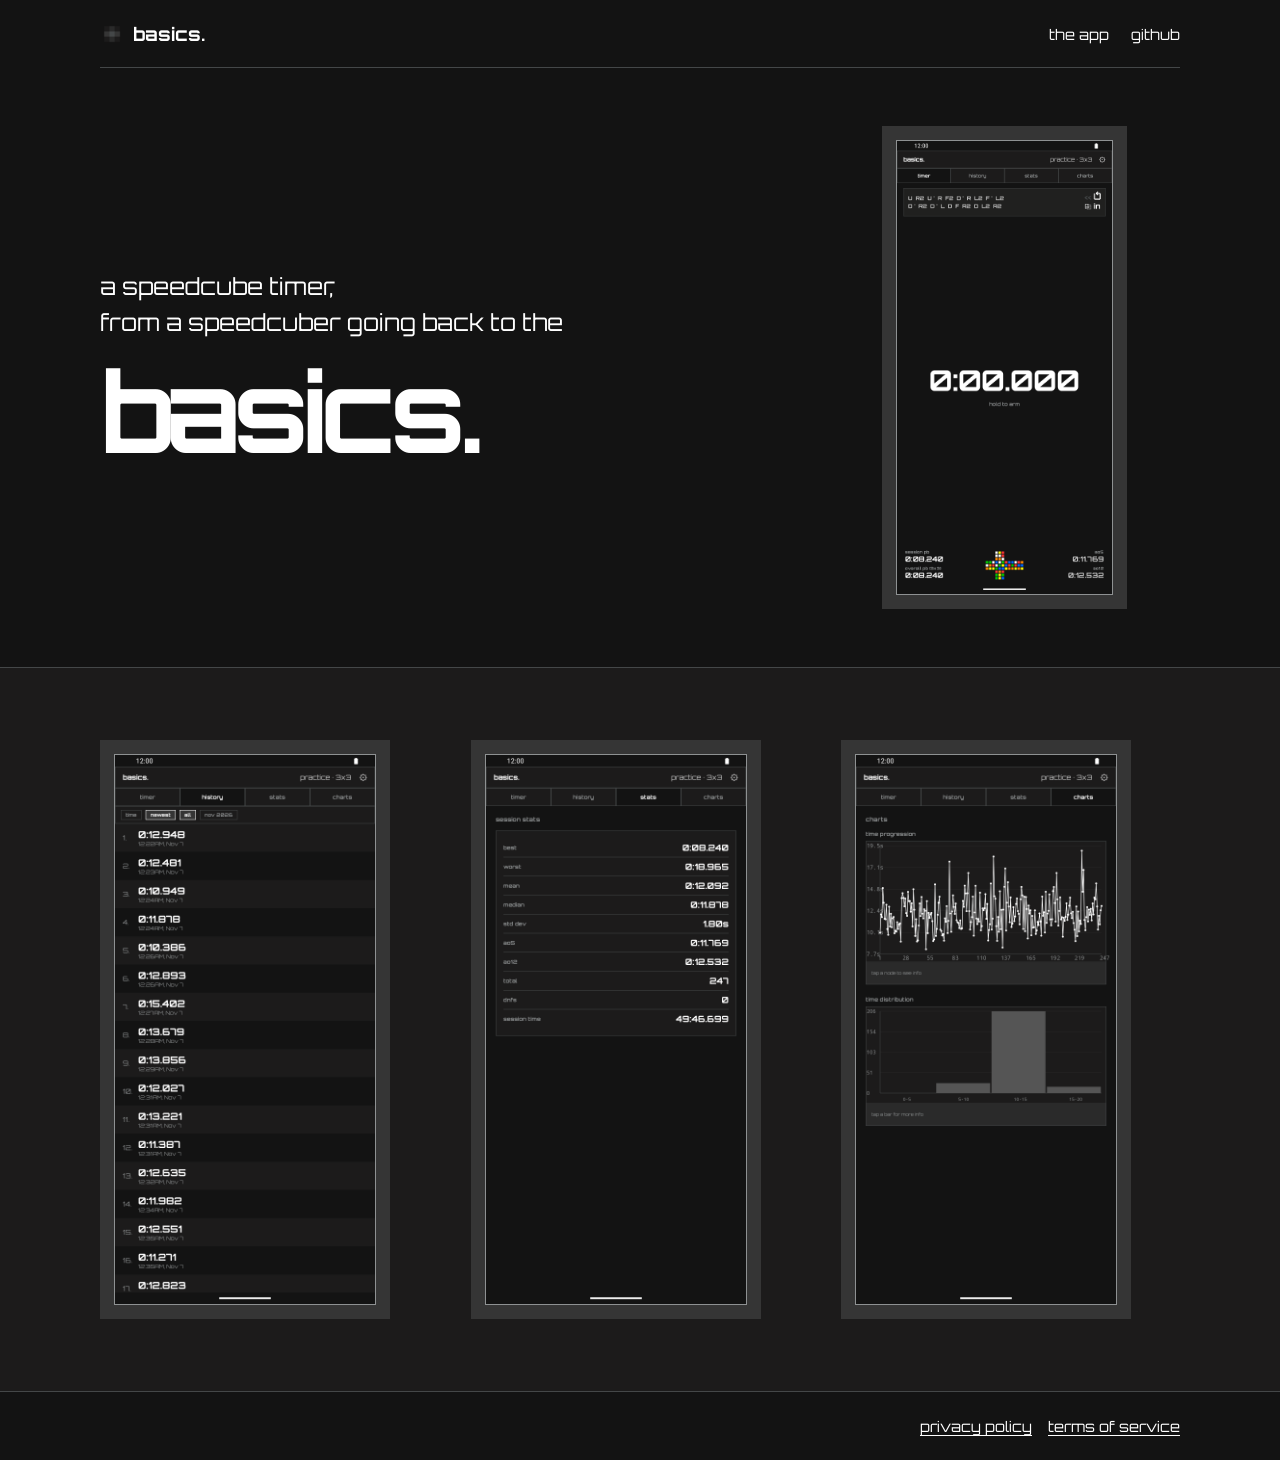
==== commit 02bcceff: "Publish the basics. Terms of Service draft and footer link" ====
--- a/basics/index.html
+++ b/basics/index.html
@@ -58,6 +58,7 @@
 </main>
 <footer class="shell footer">
   <a href="https://biiviid.github.io/basics/privacy-policy.html">privacy policy</a>
+  <a href="terms/">terms of service</a>
 </footer>
 </body>
 </html>
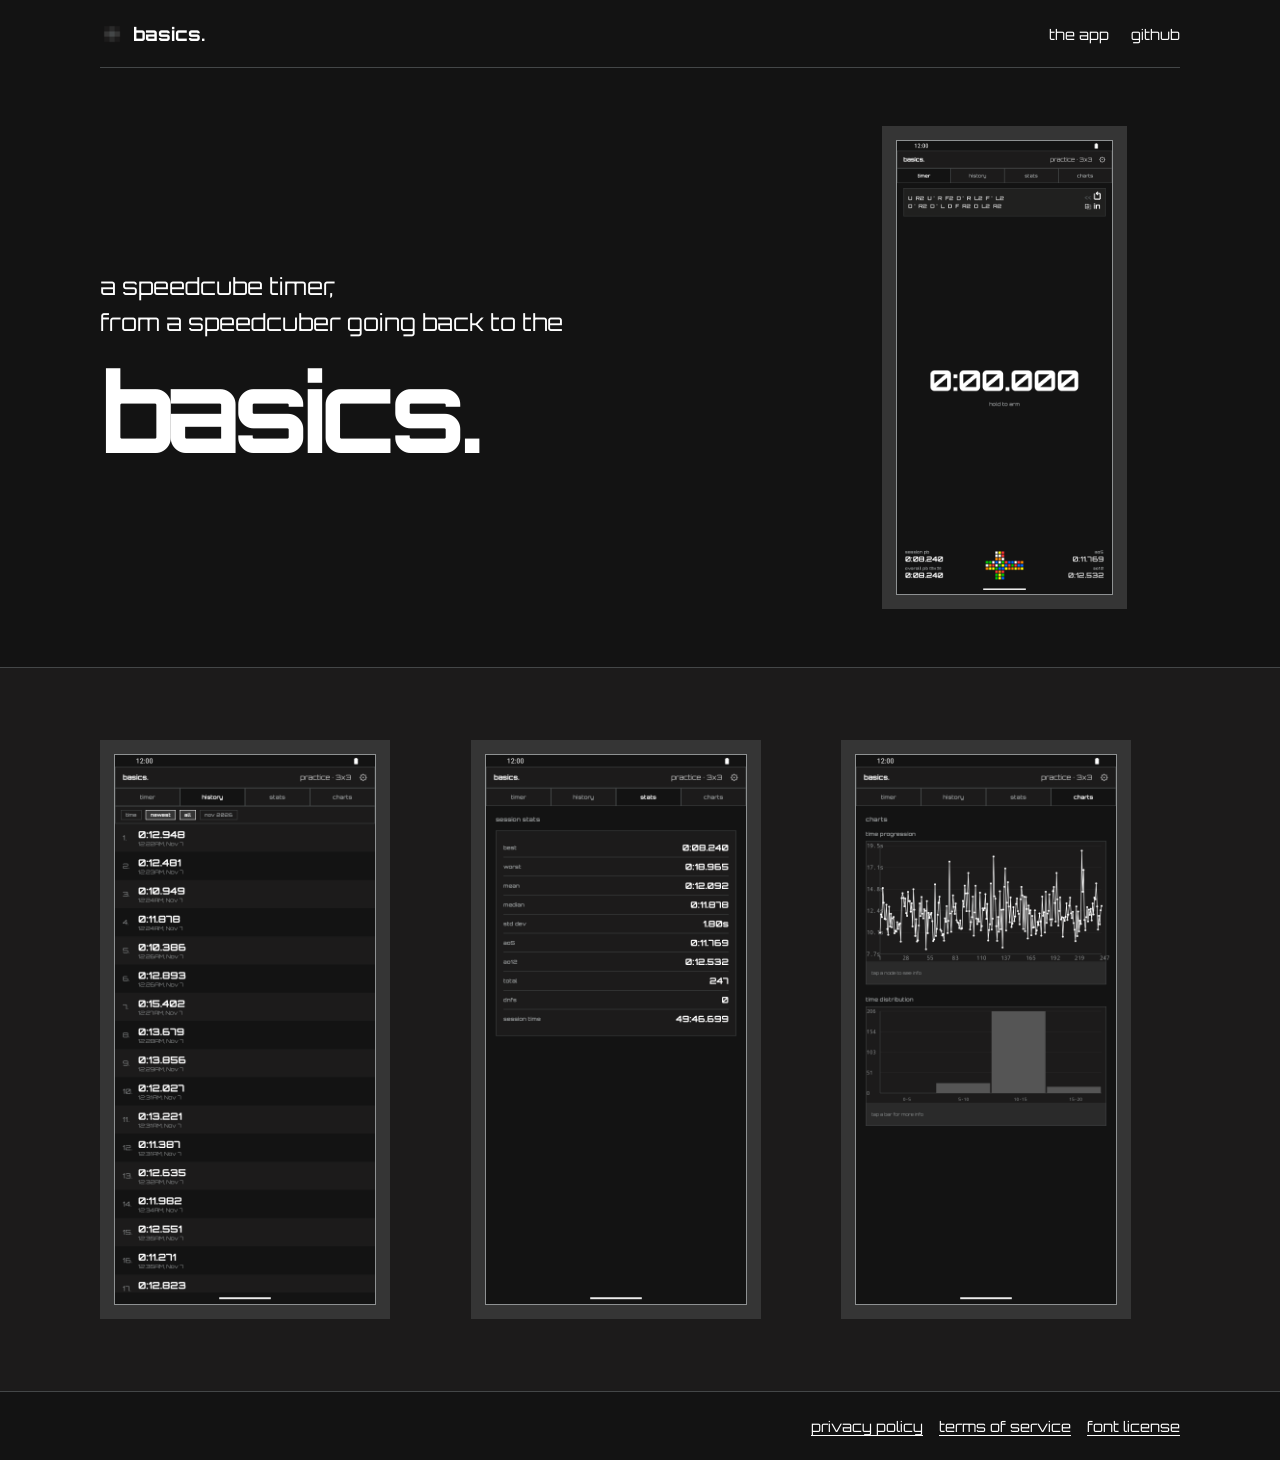
==== commit f45f6a02: "Include the Orbitron license with the basics. website fonts" ====
--- a/basics/index.html
+++ b/basics/index.html
@@ -9,6 +9,11 @@
 <meta property="og:url" content="https://bivid.site/basics/">
 <meta property="og:title" content="basics. — offline speedcubing timer">
 <meta property="og:description" content="an offline android timer for 3×3 speedcubing.">
+<meta property="og:image" content="https://bivid.site/basics/assets/share.png">
+<meta property="og:image:width" content="1600">
+<meta property="og:image:height" content="900">
+<meta property="og:image:alt" content="a speedcube timer, from a speedcuber going back to the basics.">
+<meta name="twitter:card" content="summary_large_image">
 <meta name="theme-color" content="#131313">
 <link rel="icon" href="assets/icon.png">
 <link rel="stylesheet" href="style.css?v=5">
@@ -30,7 +35,7 @@
     </div>
     <figure class="timer-shot">
       <div class="shot-frame">
-        <img src="assets/timer.png?v=2" width="1080" height="2280" alt="the timer screen with a scramble, a solve time, and a cube diagram">
+        <img src="assets/timer.png?v=2" width="1080" height="2280" alt="the timer screen with a scramble, the clock, and a cube diagram">
       </div>
     </figure>
   </section>
@@ -39,7 +44,7 @@
       <div class="gallery">
         <figure>
           <div class="shot-frame">
-            <img src="assets/history.png?v=2" width="1080" height="2280" alt="a session's solve history with individual times and scrambles" loading="lazy">
+            <img src="assets/history.png?v=2" width="1080" height="2280" alt="a practice session’s solve history with individual times" loading="lazy">
           </div>
         </figure>
         <figure>
@@ -59,6 +64,7 @@
 <footer class="shell footer">
   <a href="https://biiviid.github.io/basics/privacy-policy.html">privacy policy</a>
   <a href="terms/">terms of service</a>
+  <a href="assets/Orbitron-OFL.txt">font license</a>
 </footer>
 </body>
 </html>
